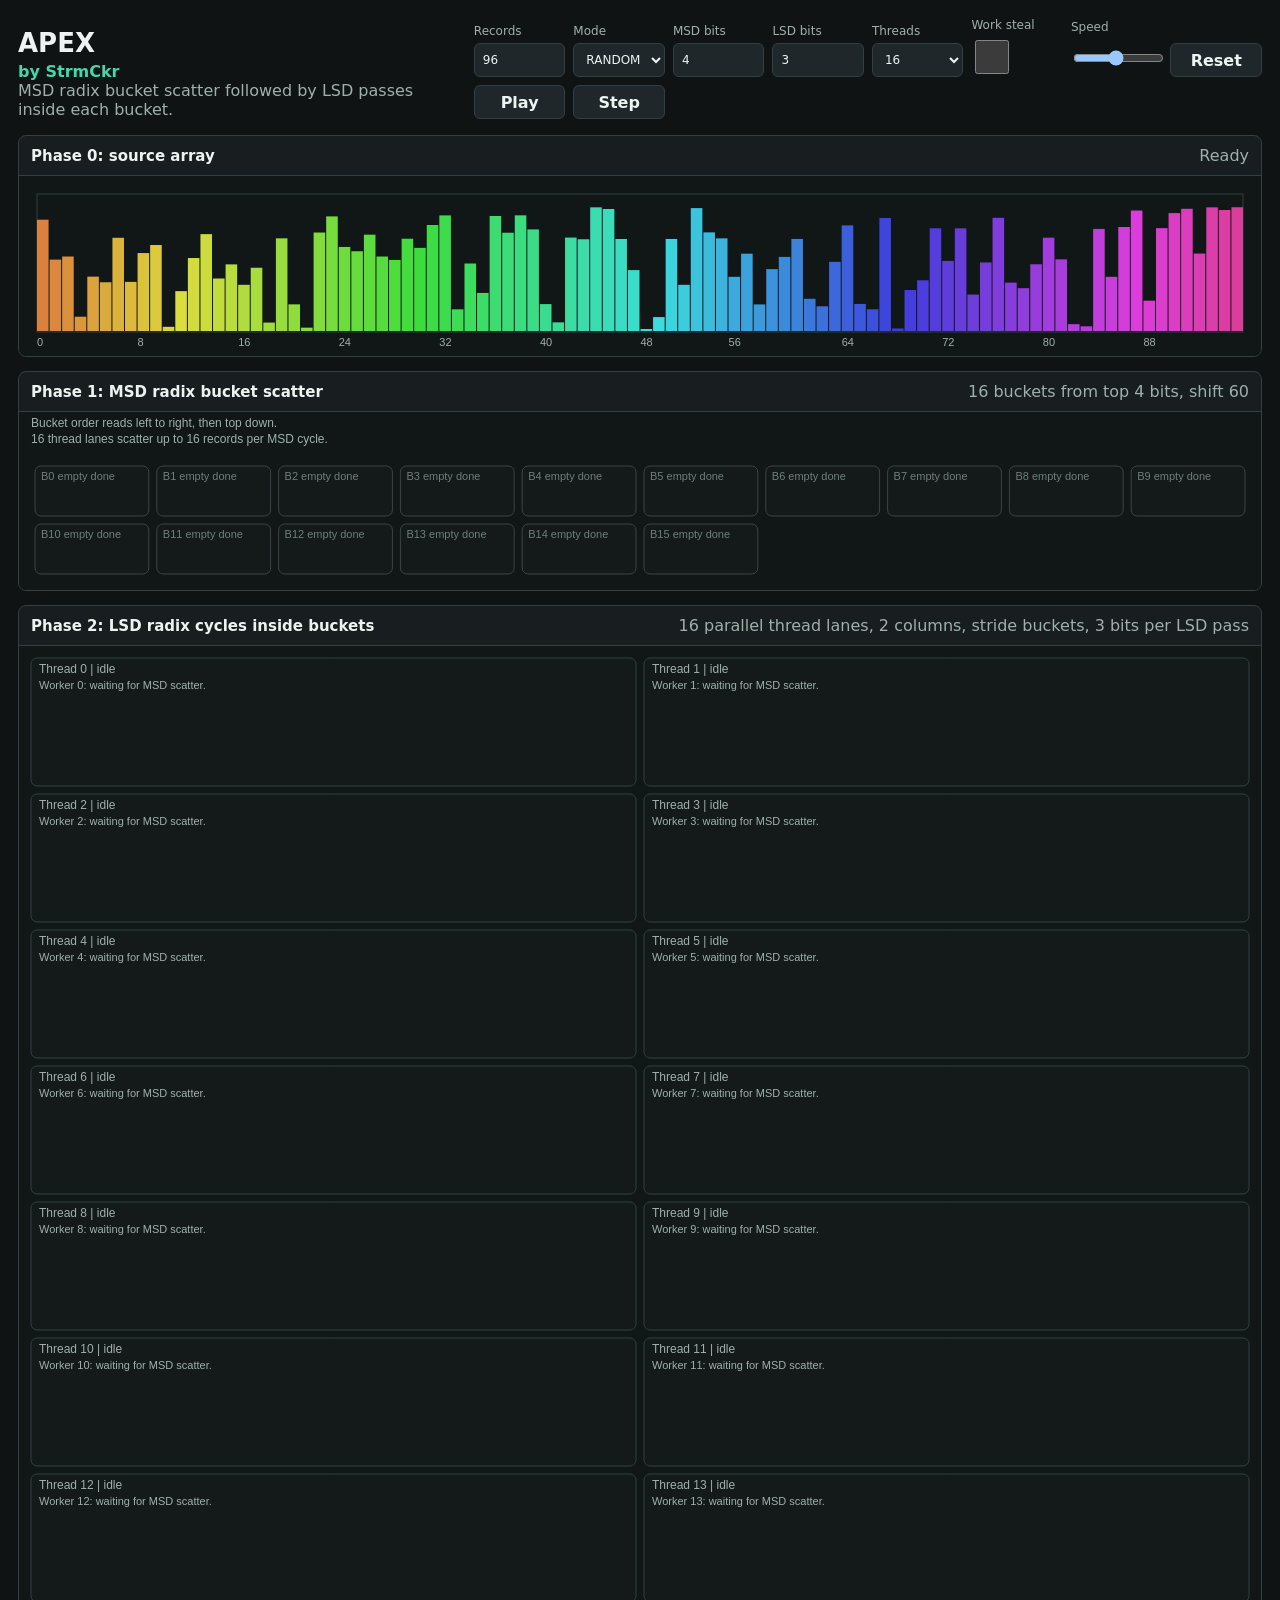
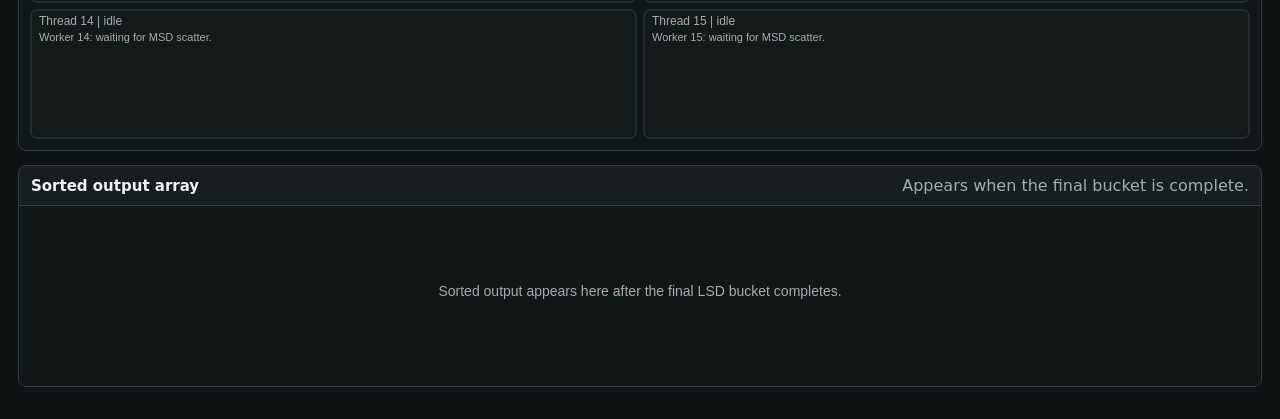
==== index.html @ b7a5688c "adding visualizer" ====
<!doctype html>
<html lang="en">
<head>
  <meta charset="utf-8">
  <meta name="viewport" content="width=device-width, initial-scale=1">
  <title>APEX by StrmCkr</title>
  <link rel="stylesheet" href="styles.css">
</head>
<body>
  <main class="app">
    <header class="topbar">
      <div>
        <h1>APEX</h1>
        <p class="credit">by StrmCkr</p>
        <p>MSD radix bucket scatter followed by LSD passes inside each bucket.</p>
      </div>
      <div class="controls">
        <label>
          Records
          <input id="recordCount" type="number" min="8" max="100000" step="8" value="96">
        </label>
        <label>
          Mode
          <select id="dataMode">
            <option>RANDOM</option>
            <option>SORTED</option>
            <option>REVERSE</option>
            <option>DUPLICATES</option>
            <option>LOW_BITS_ONLY</option>
            <option>HIGH_BITS_ONLY</option>
            <option>DELAYED_ENTROPY</option>
            <option>SAWTOOTH</option>
            <option>ALL_EQUAL</option>
          </select>
        </label>
        <label>
          MSD bits
          <input id="msdBits" type="number" min="2" max="13" step="1" value="4">
        </label>
        <label>
          LSD bits
          <input id="lsdBits" type="number" min="2" max="17" step="1" value="3">
        </label>
        <label>
          Threads
          <select id="workerCount">
            <option value="1">1</option>
            <option value="2">2</option>
            <option value="4">4</option>
            <option value="8">8</option>
            <option value="16" SELECTED>16</option>
			<option value="32" >32</option>
			<option value="64" >64</option>
			
          </select>
        </label>
        <label class="check-control">
          Work steal
          <input id="workStealing" type="checkbox">
        </label>
        <label>
          Speed
          <input id="speed" type="range" min="1" max="100" value="45">
        </label>
        <button id="resetBtn" type="button">Reset</button>
        <button id="playBtn" type="button">Play</button>
        <button id="stepBtn" type="button">Step</button>
      </div>
    </header>

    <section class="stage">
      <div class="lane-header">
        <h2>Phase 0: source array</h2>
        <output id="status">Ready</output>
      </div>
      <canvas id="sourceCanvas" class="source-canvas" width="1400" height="180"></canvas>
    </section>

    <section class="stage">
      <div class="lane-header">
        <h2>Phase 1: MSD radix bucket scatter</h2>
        <span id="msdLabel"></span>
      </div>
      <canvas id="bucketCanvas" class="bucket-canvas" width="1400" height="360"></canvas>
    </section>

    <section class="stage">
      <div class="lane-header">
        <h2>Phase 2: LSD radix cycles inside buckets</h2>
        <span id="lsdLabel"></span>
      </div>
      <canvas id="lsdCanvas" class="lsd-canvas" width="1400" height="360"></canvas>
    </section>

    <section class="stage">
      <div class="lane-header">
        <h2>Sorted output array</h2>
        <span id="sortedLabel">Appears when the final bucket is complete.</span>
      </div>
      <canvas id="sortedCanvas" class="source-canvas" width="1400" height="180"></canvas>
    </section>
  </main>

  <script src="app.js"></script>
</body>
</html>
---- styles.css ----
:root {
  color-scheme: dark;
  --bg: #101314;
  --panel: #181d1f;
  --panel-2: #20272a;
  --line: #314044;
  --text: #edf3f1;
  --muted: #9fb0ac;
  --accent: #46d6a7;
  --accent-2: #f2b84b;
  --warn: #fb6b6b;
}

* {
  box-sizing: border-box;
}

body {
  margin: 0;
  background: var(--bg);
  color: var(--text);
  font-family: Segoe UI, system-ui, -apple-system, BlinkMacSystemFont, sans-serif;
  overflow-x: hidden;
}

.app {
  min-height: 100vh;
  padding: 18px;
  max-width: 100vw;
}

.topbar {
  display: grid;
  grid-template-columns: minmax(260px, 1fr) minmax(0, 1.8fr);
  gap: 18px;
  align-items: end;
  margin-bottom: 16px;
}

h1,
h2,
p {
  margin: 0;
}

h1 {
  font-size: 26px;
  line-height: 1.1;
}

p,
span,
output,
label {
  color: var(--muted);
}

.credit {
  margin-top: 4px;
  color: var(--accent);
  font-weight: 700;
}

.controls {
  display: grid;
  grid-template-columns: repeat(auto-fit, minmax(82px, 1fr));
  gap: 8px;
  align-items: end;
  min-width: 0;
}

label {
  display: grid;
  gap: 5px;
  font-size: 12px;
}

.check-control input {
  width: 34px;
  justify-self: start;
  accent-color: var(--accent);
}

input,
select,
button {
  min-height: 34px;
  border: 1px solid var(--line);
  border-radius: 6px;
  background: var(--panel-2);
  color: var(--text);
  font: inherit;
}

input,
select {
  width: 100%;
  padding: 4px 8px;
}

button {
  cursor: pointer;
  font-weight: 650;
}

button:hover {
  border-color: var(--accent);
}

.stage {
  background: var(--panel);
  border: 1px solid var(--line);
  border-radius: 8px;
  margin-bottom: 14px;
  overflow: hidden;
  min-width: 0;
}

.lane-header {
  display: flex;
  align-items: center;
  justify-content: space-between;
  gap: 12px;
  padding: 10px 12px;
  border-bottom: 1px solid var(--line);
}

h2 {
  font-size: 15px;
  font-weight: 700;
}

canvas {
  display: block;
  width: 100%;
  max-width: 100%;
  background: #111617;
}

.source-canvas {
  height: 180px;
}

.bucket-canvas {
  height: 430px;
}

.lsd-canvas {
  height: 640px;
}

@media (max-width: 980px) {
  .topbar {
    grid-template-columns: 1fr;
  }

  .controls {
    grid-template-columns: repeat(3, minmax(88px, 1fr));
  }

  .bucket-canvas {
    height: 520px;
  }

  .lsd-canvas {
    height: 760px;
  }
}
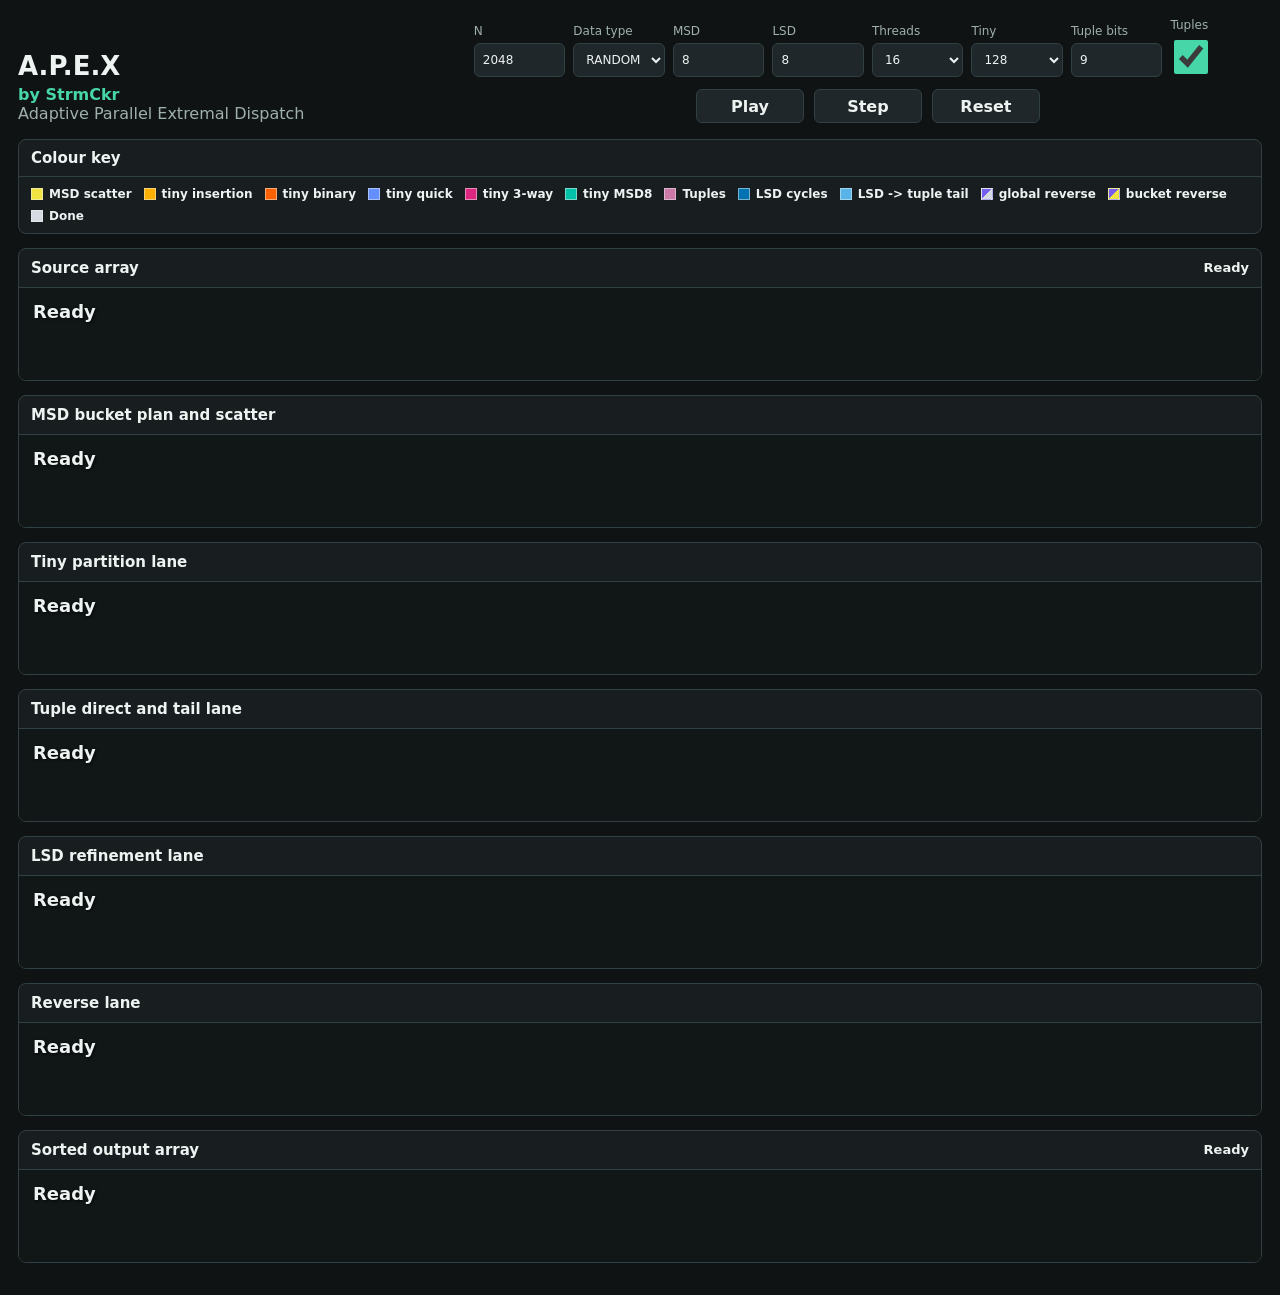
==== commit 6f6be89b: "Apex - revision 16  - cleaned up pipe line  - added a comparison side function  - added tuples and m" ====
--- a/index.html
+++ b/index.html
@@ -3,74 +3,105 @@
 <head>
   <meta charset="utf-8">
   <meta name="viewport" content="width=device-width, initial-scale=1">
-  <title>APEX by StrmCkr</title>
+  <title>A.P.E.X by StrmCkr</title>
   <link rel="stylesheet" href="styles.css">
 </head>
 <body>
   <main class="app">
     <header class="topbar">
       <div>
-        <h1>APEX</h1>
+        <h1>A.P.E.X</h1>
         <p class="credit">by StrmCkr</p>
-        <p>MSD radix bucket scatter followed by LSD passes inside each bucket.</p>
+        <p>Adaptive Parallel Extremal Dispatch</p>
       </div>
-      <div class="controls">
-        <label>
-          Records
-          <input id="recordCount" type="number" min="8" max="100000" step="8" value="96">
-        </label>
-        <label>
-          Mode
-          <select id="dataMode">
-            <option>RANDOM</option>
-            <option>SORTED</option>
-            <option>REVERSE</option>
-            <option>DUPLICATES</option>
-            <option>LOW_BITS_ONLY</option>
-            <option>HIGH_BITS_ONLY</option>
-            <option>DELAYED_ENTROPY</option>
-            <option>SAWTOOTH</option>
-            <option>ALL_EQUAL</option>
-          </select>
-        </label>
-        <label>
-          MSD bits
-          <input id="msdBits" type="number" min="2" max="13" step="1" value="4">
-        </label>
-        <label>
-          LSD bits
-          <input id="lsdBits" type="number" min="2" max="17" step="1" value="3">
-        </label>
-        <label>
-          Threads
-          <select id="workerCount">
-            <option value="1">1</option>
-            <option value="2">2</option>
-            <option value="4">4</option>
-            <option value="8">8</option>
-            <option value="16" SELECTED>16</option>
-			<option value="32" >32</option>
-			<option value="64" >64</option>
-			
-          </select>
-        </label>
-        <label class="check-control">
-          Work steal
-          <input id="workStealing" type="checkbox">
-        </label>
-        <label>
-          Speed
-          <input id="speed" type="range" min="1" max="100" value="45">
-        </label>
-        <button id="resetBtn" type="button">Reset</button>
-        <button id="playBtn" type="button">Play</button>
-        <button id="stepBtn" type="button">Step</button>
+      <div class="control-panel">
+        <div class="controls">
+          <label>
+            <span>N</span>
+            <input id="recordCount" type="number" min="0" max="1000000" step="1024" value="2048">
+          </label>
+
+          <label>
+            <span>Data type</span>
+            <select id="dataMode"></select>
+          </label>
+
+          <label>
+            <span>MSD</span>
+            <input id="msdBits" type="number" min="2" max="13" step="1" value="8">
+          </label>
+
+          <label>
+            <span>LSD</span>
+            <input id="lsdBits" type="number" min="2" max="17" step="1" value="8">
+          </label>
+
+          <label>
+            <span>Threads</span>
+            <select id="workerCount">
+              <option value="1">1</option>
+              <option value="2">2</option>
+              <option value="4">4</option>
+              <option value="8">8</option>
+              <option value="16" selected>16</option>
+              <option value="32">32</option>
+              <option value="64">64</option>
+            </select>
+          </label>
+
+          <label>
+            <span>Tiny</span>
+            <select id="tinyThreshold">
+              <option value="32">32</option>
+              <option value="64">64</option>
+              <option value="128" selected>128</option>
+              <option value="512">512</option>
+              <option value="1024">1024</option>
+            </select>
+          </label>
+
+          <label>
+            <span>Tuple bits</span>
+            <input id="tupleBits" type="number" min="2" max="16" step="1" value="9">
+          </label>
+
+          <label class="check-control">
+            <span>Tuples</span>
+            <input id="tuplesEnabled" type="checkbox" checked>
+          </label>
+        </div>
+
+        <div class="run-controls" aria-label="Playback controls">
+          <button id="playBtn" type="button">Play</button>
+          <button id="stepBtn" type="button">Step</button>
+          <button id="resetBtn" type="button">Reset</button>
+        </div>
       </div>
     </header>
 
+    <section class="legend-box" aria-label="Sort route color key">
+      <div class="legend-header">
+        <h2>Colour key</h2>
+      </div>
+      <div class="route-key">
+        <span><i class="key-dot key-msd"></i>MSD scatter</span>
+        <span><i class="key-dot key-tiny-insertion"></i>tiny insertion</span>
+        <span><i class="key-dot key-tiny-binary"></i>tiny binary</span>
+        <span><i class="key-dot key-tiny-quick"></i>tiny quick</span>
+        <span><i class="key-dot key-tiny-threeway"></i>tiny 3-way</span>
+        <span><i class="key-dot key-tiny-msd"></i>tiny MSD8</span>
+        <span id="tupleKeyItem"><i class="key-dot key-tuple"></i>Tuples</span>
+        <span><i class="key-dot key-lsd"></i>LSD cycles</span>
+        <span id="tupleTailKeyItem"><i class="key-dot key-lsd-tail"></i>LSD -> tuple tail</span>
+        <span><i class="key-dot key-global-reverse"></i>global reverse</span>
+        <span><i class="key-dot key-bucket-reverse"></i>bucket reverse</span>
+        <span><i class="key-dot key-done"></i>Done</span>
+      </div>
+    </section>
+
     <section class="stage">
       <div class="lane-header">
-        <h2>Phase 0: source array</h2>
+        <h2>Source array</h2>
         <output id="status">Ready</output>
       </div>
       <canvas id="sourceCanvas" class="source-canvas" width="1400" height="180"></canvas>
@@ -78,7 +109,7 @@
 
     <section class="stage">
       <div class="lane-header">
-        <h2>Phase 1: MSD radix bucket scatter</h2>
+        <h2>MSD bucket plan and scatter</h2>
         <span id="msdLabel"></span>
       </div>
       <canvas id="bucketCanvas" class="bucket-canvas" width="1400" height="360"></canvas>
@@ -86,10 +117,34 @@
 
     <section class="stage">
       <div class="lane-header">
-        <h2>Phase 2: LSD radix cycles inside buckets</h2>
+        <h2>Tiny partition lane</h2>
+        <span id="tinyLabel"></span>
+      </div>
+      <canvas id="tinyCanvas" class="tiny-canvas" width="1400" height="360"></canvas>
+    </section>
+
+    <section id="tuplesStage" class="stage">
+      <div class="lane-header">
+        <h2>Tuple direct and tail lane</h2>
+        <span id="tuplesLabel"></span>
+      </div>
+      <canvas id="tuplesCanvas" class="tuples-canvas" width="1400" height="360"></canvas>
+    </section>
+
+    <section class="stage">
+      <div class="lane-header">
+        <h2>LSD refinement lane</h2>
         <span id="lsdLabel"></span>
       </div>
       <canvas id="lsdCanvas" class="lsd-canvas" width="1400" height="360"></canvas>
+    </section>
+
+    <section class="stage">
+      <div class="lane-header">
+        <h2>Reverse lane</h2>
+        <span id="reverseLabel"></span>
+      </div>
+      <canvas id="reverseCanvas" class="reverse-canvas" width="1400" height="360"></canvas>
     </section>
 
     <section class="stage">
--- a/styles.css
+++ b/styles.css
@@ -61,12 +61,119 @@
   font-weight: 700;
 }
 
+.control-panel {
+  display: grid;
+  gap: 10px;
+  min-width: 0;
+}
+
 .controls {
   display: grid;
   grid-template-columns: repeat(auto-fit, minmax(82px, 1fr));
   gap: 8px;
   align-items: end;
   min-width: 0;
+}
+
+.run-controls {
+  display: flex;
+  justify-content: center;
+  gap: 10px;
+  padding-top: 2px;
+}
+
+.run-controls button {
+  min-width: 108px;
+}
+
+.legend-box {
+  background: var(--panel);
+  border: 1px solid var(--line);
+  border-radius: 8px;
+  margin-bottom: 14px;
+  overflow: hidden;
+}
+
+.legend-header {
+  padding: 9px 12px;
+  border-bottom: 1px solid var(--line);
+}
+
+.route-key {
+  display: flex;
+  flex-wrap: wrap;
+  gap: 8px 12px;
+  align-items: center;
+  padding: 10px 12px;
+}
+
+.route-key span {
+  display: inline-flex;
+  align-items: center;
+  gap: 6px;
+  color: var(--text);
+  font-size: 12px;
+  font-weight: 650;
+  white-space: nowrap;
+}
+
+.key-dot {
+  width: 12px;
+  height: 12px;
+  border: 1px solid rgba(237, 243, 241, 0.5);
+  display: inline-block;
+}
+
+.key-done {
+  background: #d6dae2;
+}
+
+.key-msd {
+  background: #f0e442;
+}
+
+.key-lsd {
+  background: #0072b2;
+}
+
+.key-lsd-tail {
+  background: #56b4e9;
+}
+
+.key-tuple {
+  background: #cc79a7;
+}
+
+.key-tiny-insertion {
+  background: #ffb000;
+}
+
+.key-tiny-binary {
+  background: #fe6100;
+}
+
+.key-tiny-quick {
+  background: #648fff;
+}
+
+.key-tiny-threeway {
+  background: #dc267f;
+}
+
+.key-tiny-msd {
+  background: #00c2a8;
+}
+
+.key-global-reverse {
+  background: linear-gradient(135deg, #785ef0 0 50%, #d6dae2 50% 100%);
+}
+
+.key-bucket-reverse {
+  background: linear-gradient(135deg, #785ef0 0 50%, #f0e442 50% 100%);
+}
+
+.key-reverse {
+  background: #785ef0;
 }
 
 label {
@@ -98,6 +205,11 @@
   padding: 4px 8px;
 }
 
+input:disabled,
+select:disabled {
+  opacity: 0.45;
+}
+
 button {
   cursor: pointer;
   font-weight: 650;
@@ -105,6 +217,10 @@
 
 button:hover {
   border-color: var(--accent);
+}
+
+.is-hidden {
+  display: none !important;
 }
 
 .stage {
@@ -125,6 +241,16 @@
   border-bottom: 1px solid var(--line);
 }
 
+.lane-header span,
+.lane-header output {
+  color: var(--text);
+  font-size: 13px;
+  font-weight: 650;
+  line-height: 1.35;
+  text-align: right;
+  max-width: min(58vw, 760px);
+}
+
 h2 {
   font-size: 15px;
   font-weight: 700;
@@ -149,6 +275,12 @@
   height: 640px;
 }
 
+.tiny-canvas,
+.reverse-canvas,
+.tuples-canvas {
+  height: 520px;
+}
+
 @media (max-width: 980px) {
   .topbar {
     grid-template-columns: 1fr;
@@ -158,6 +290,15 @@
     grid-template-columns: repeat(3, minmax(88px, 1fr));
   }
 
+  .run-controls {
+    justify-content: stretch;
+  }
+
+  .run-controls button {
+    flex: 1;
+    min-width: 0;
+  }
+
   .bucket-canvas {
     height: 520px;
   }
@@ -165,4 +306,10 @@
   .lsd-canvas {
     height: 760px;
   }
-}
+
+  .tiny-canvas,
+  .reverse-canvas,
+  .tuples-canvas {
+    height: 640px;
+  }
+}
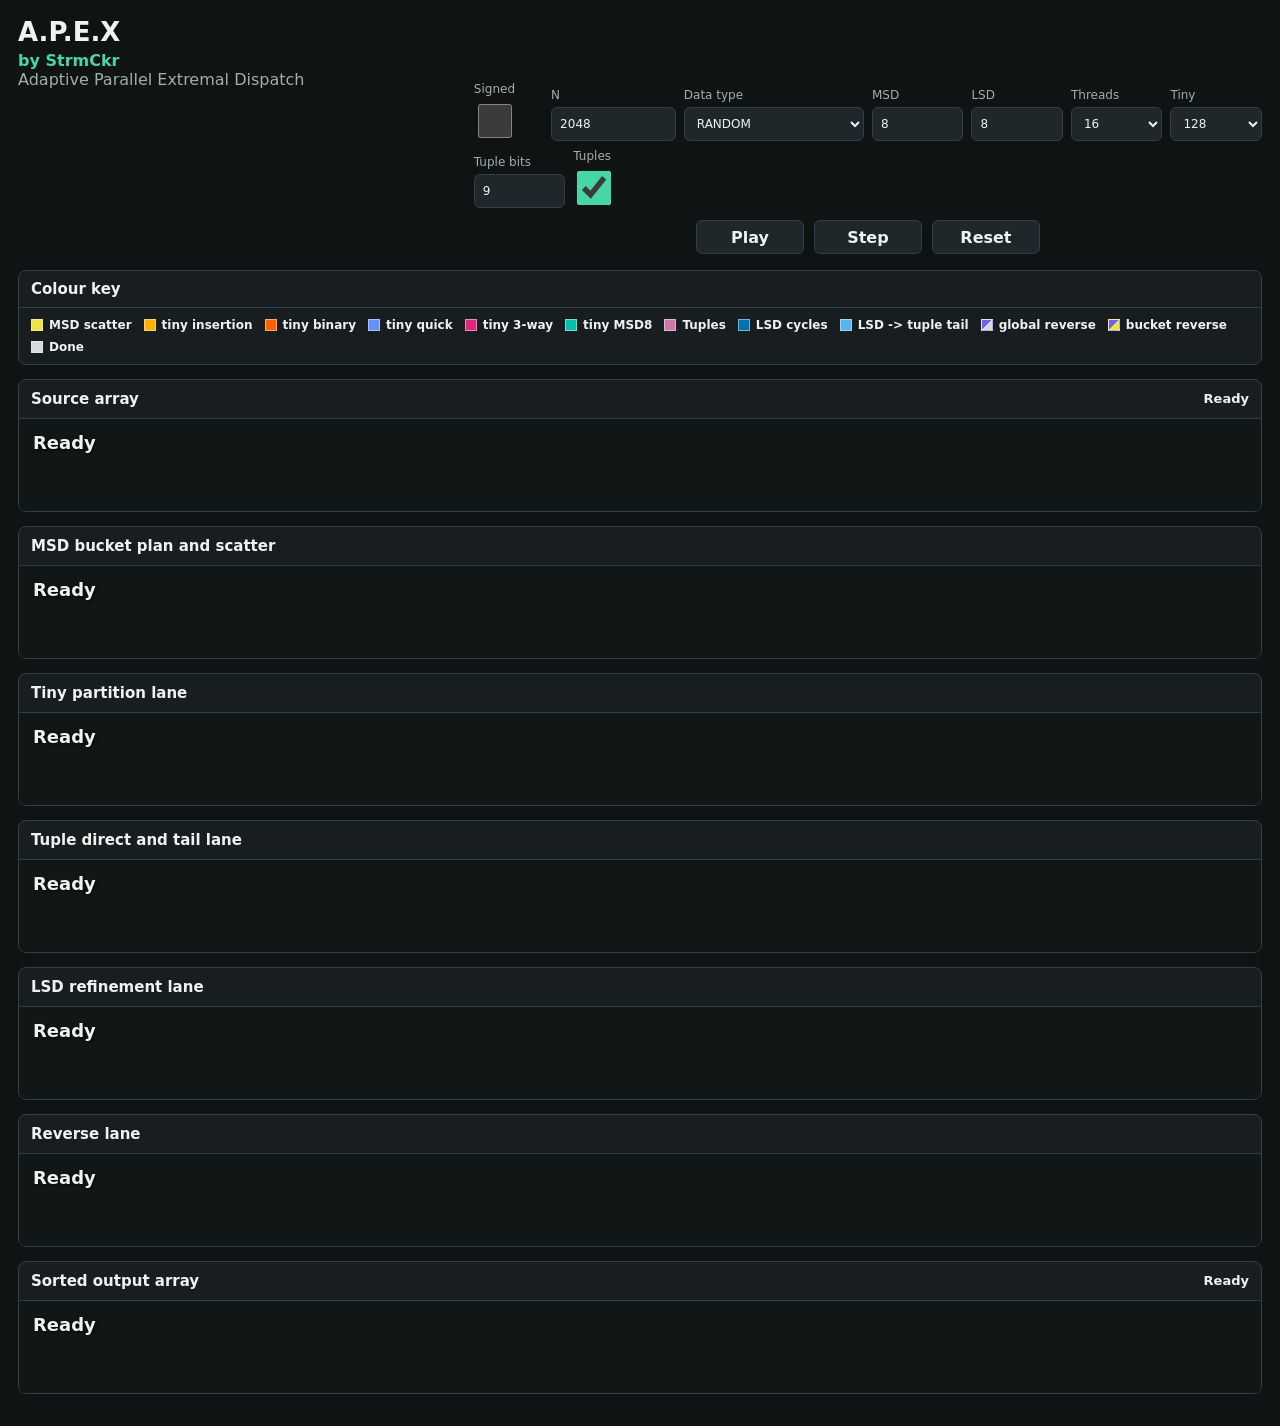
==== commit 16886fda: "updated sections for version 17 changes" ====
--- a/index.html
+++ b/index.html
@@ -16,15 +16,22 @@
       </div>
       <div class="control-panel">
         <div class="controls">
-          <label>
-            <span>N</span>
-            <input id="recordCount" type="number" min="0" max="1000000" step="1024" value="2048">
-          </label>
+          <div class="key-order-controls">
+            <label class="check-control">
+              <span>Signed</span>
+              <input id="signedKeys" type="checkbox">
+            </label>
 
-          <label>
-            <span>Data type</span>
-            <select id="dataMode"></select>
-          </label>
+            <label>
+              <span>N</span>
+              <input id="recordCount" type="number" min="0" max="1000000" step="1024" value="2048">
+            </label>
+
+            <label class="data-mode-control">
+              <span>Data type</span>
+              <select id="dataMode"></select>
+            </label>
+          </div>
 
           <label>
             <span>MSD</span>
--- a/styles.css
+++ b/styles.css
@@ -33,7 +33,7 @@
   display: grid;
   grid-template-columns: minmax(260px, 1fr) minmax(0, 1.8fr);
   gap: 18px;
-  align-items: end;
+  align-items: start;
   margin-bottom: 16px;
 }
 
@@ -64,6 +64,7 @@
 .control-panel {
   display: grid;
   gap: 10px;
+  padding-top: 64px;
   min-width: 0;
 }
 
@@ -72,6 +73,19 @@
   grid-template-columns: repeat(auto-fit, minmax(82px, 1fr));
   gap: 8px;
   align-items: end;
+  min-width: 0;
+}
+
+.key-order-controls {
+  display: grid;
+  grid-column: span 4;
+  grid-template-columns: minmax(62px, 0.5fr) minmax(100px, 0.9fr) minmax(150px, 1.3fr);
+  gap: 8px;
+  align-items: end;
+  min-width: 0;
+}
+
+.data-mode-control {
   min-width: 0;
 }
 
@@ -286,8 +300,16 @@
     grid-template-columns: 1fr;
   }
 
+  .control-panel {
+    padding-top: 0;
+  }
+
   .controls {
     grid-template-columns: repeat(3, minmax(88px, 1fr));
+  }
+
+  .key-order-controls {
+    grid-column: 1 / -1;
   }
 
   .run-controls {
